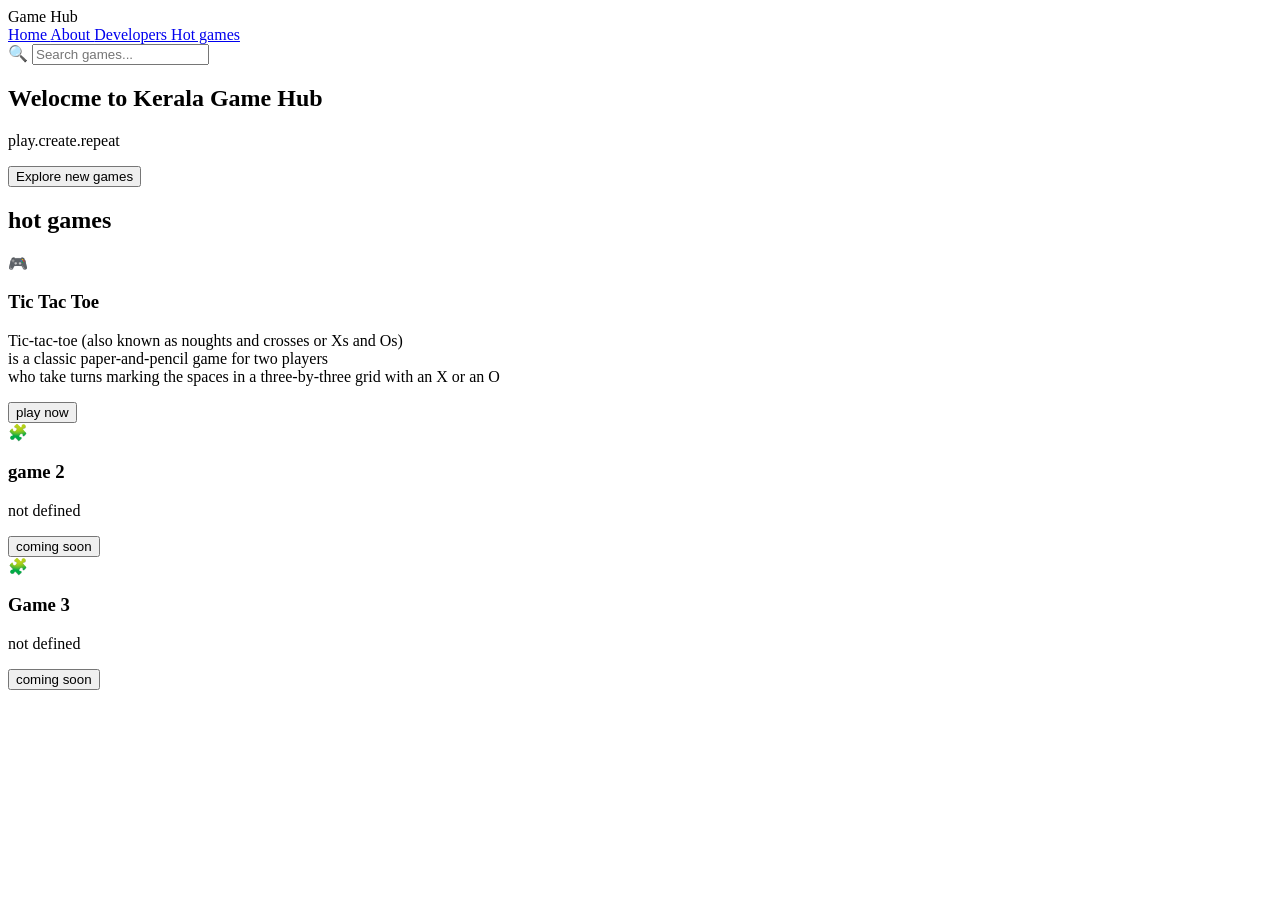
==== index.html @ 244c304c "Add files via upload" ====
<html>
<head>
    <title>Kerala Game Hub</title>
    <link rel="stylesheet" href="style.css">
</head>
<body>
    <header>
        <div class="logo">Game Hub</div>
        <nav>
            <a href="#">Home </a>
            <a href="#">About </a>
            <a href="#">Developers </a>
            <a href="#">Hot games </a>
        </nav>
        <div class="search">
            <span class="search-icon">🔍</span>
            <input type="text" placeholder="Search games...">
        </div>
    </header>
<main>
    <section class="hero">
        <h1>Welocme to Kerala Game Hub</h1>
        <p>play.create.repeat</p>
        <button>Explore new games</button>
    </section>
    <section class="games">
        <h2>hot games </h2>
        <div class="game-container">
            <div class="game-card">
            <div class="game-image">🎮</div>
        
        <h3>Tic Tac Toe</h3>
        <p>Tic-tac-toe (also known as noughts and crosses  or Xs and Os) <br> is a classic paper-and-pencil game for two players <br>who take turns marking the spaces in a three-by-three grid with an X or an O</p>
        <button>play now </button>
    </div>
      <div class="game-card">
            <div class="game-image">🧩</div>
        
        <h3>game 2 </h3>
        <p>not defined </p>
        <button>coming soon </button>
    </div>
      <div class="game-card">
            <div class="game-image">🧩</div>
        
        <h3>Game 3</h3>
        <p>not defined </p>
        <button>coming soon</button>
    </div>
    </div>
    </section>
</main>
<script src="script.js"></script>
</body>
</html>
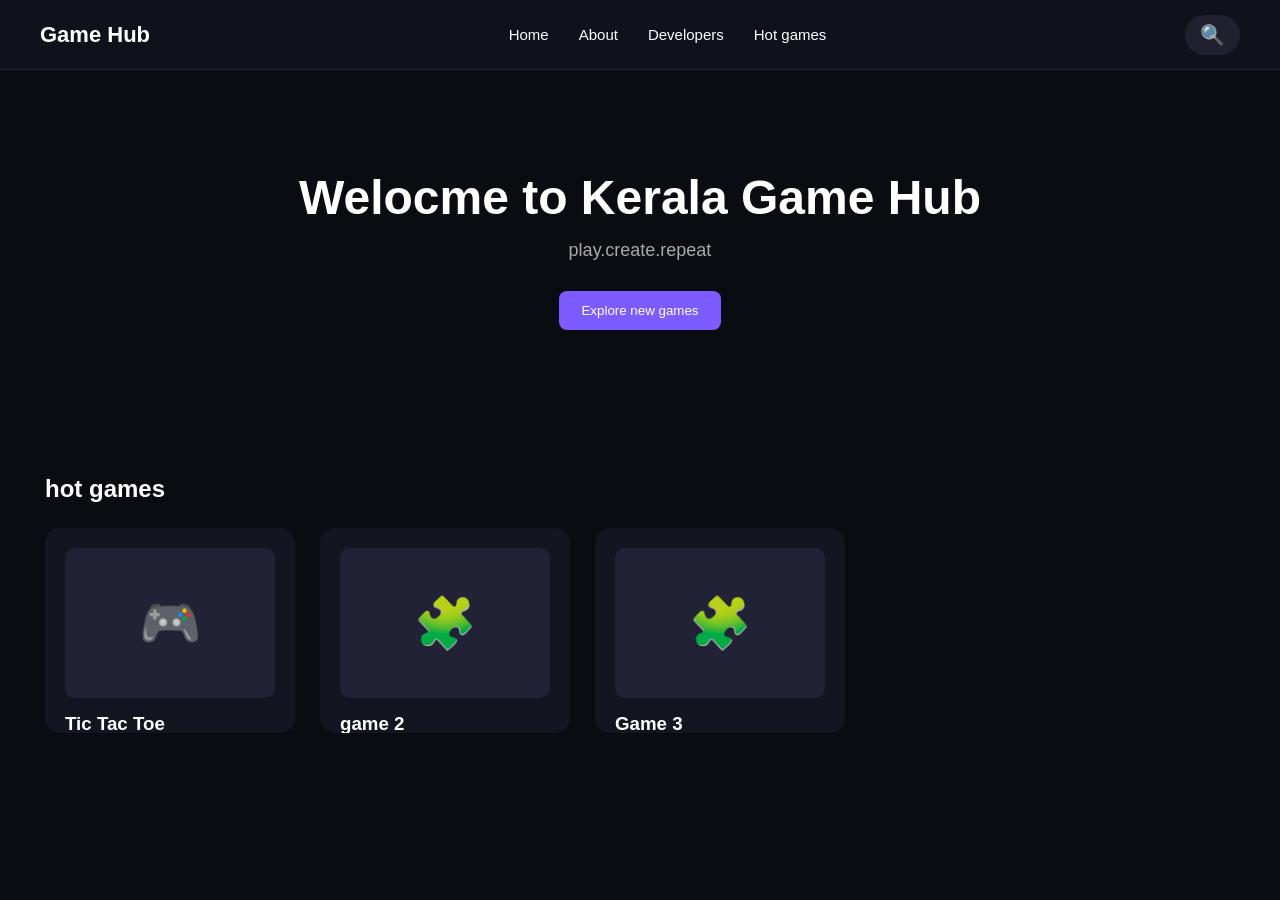
==== commit 73ed30fa: "Update game links" ====
--- a/index.html
+++ b/index.html
@@ -31,7 +31,18 @@
         
         <h3>Tic Tac Toe</h3>
         <p>Tic-tac-toe (also known as noughts and crosses  or Xs and Os) <br> is a classic paper-and-pencil game for two players <br>who take turns marking the spaces in a three-by-three grid with an X or an O</p>
-        <button>play now </button>
+        
+        <a href="./games/tic%20tac%20toe/index.html" class="play-btn">
+            <button>Play Now</button>
+        </a>
+
+
+
+
+
+
+
+
     </div>
       <div class="game-card">
             <div class="game-image">🧩</div>
--- a/style.css
+++ b/style.css
@@ -0,0 +1,156 @@
+* {
+    margin: 0;
+    padding: 0%;
+    box-sizing: border-box;
+}
+
+body {
+    font-family: Arial, Helvetica, sans-serif;
+    background: #0b0b12;
+    color: white;
+}
+
+header {
+    height: 70px;
+    display: flex;
+    align-items: center;
+    justify-content: space-between;
+    padding: 0 40px;
+    background: #11111c;
+border-bottom: 1px solid #252538;    
+}
+.logo {
+    font-size: 22px;
+    font-weight: bold;
+}
+
+nav {
+    display: flex;
+    gap: 30px;
+
+}
+nav a {
+    color: white;
+    text-decoration: none;
+    font-size: 15px;
+}
+nav a:hover {
+    color: #0699a3;
+}
+
+.search {
+    display: flex;
+    align-items: center;
+    position: relative;
+}
+.search-icon {
+    position: absolute;
+    left: 15px;
+    z-index: 2;
+    display: block;
+    color: white;
+    font-size: 20px;
+}
+.search input{
+    width: 45px;
+    height: 40px;
+    padding: 10px 15px 10px 40px;
+    border: none;
+    outline: none;
+    border-radius: 20px;
+    background: #20202f;
+    color: white;
+    transition: width 0.5s ease;
+}
+.search input::placeholder{
+    color: transparent;
+    transition: color 0.4s ease;
+}
+.search input:hover,
+.search input:focus {
+    width: 200px;
+}
+.search 
+input:hover::placeholder,
+.search input:focus::placeholder{
+    color: #999;
+}
+
+.hero {
+text-align: center;
+padding: 100px 20px;
+}
+
+.hero h1{
+    font-size: 48px;
+    margin-bottom: 15px;
+}
+
+.hero p {
+    color: #aaa;
+    font-size: 18px;
+    margin-bottom: 30px;
+}
+
+button {
+border: none;
+padding: 12px 22px;
+border-radius: 8px;
+background: #7c5cff;
+color: white;
+cursor: pointer;
+}
+button:hover{
+    background: #6748e8;
+}
+.games{
+    padding: 45px;
+}
+.games h2 {
+    margin-bottom: 25px;
+}
+.game-container {
+    display: flex;
+    gap: 25px;    
+}
+.game-card{
+    width: 250px;
+    height: 205px; ;
+    padding: 20px;
+    background: #151522;
+    border-radius: 15px;  
+    overflow: hidden; 
+
+    transition: height 0.5s ease, transform 0.5s ease;
+}
+.game-card:hover{
+    
+    height: 450px;
+    
+}
+
+.game-image {
+    height: 150px;
+    display: flex;
+    align-items: center;
+    justify-content: center;
+    background: #222236;
+    border-radius: 10px;
+    font-size: 50px;
+    margin-bottom: 15px;
+}
+.game-card h3{
+    margin-bottom: 8px;   
+}
+.game-card p{
+    color: #999;
+   margin-bottom: 15px; 
+   opacity: 0;
+  transform: translateY(-10px);
+   transition: opacity 0.5s ease, transform 0.5s ease;
+    
+}
+.game-card:hover p{
+    opacity: 1;
+    transform: translateY(0);
+}
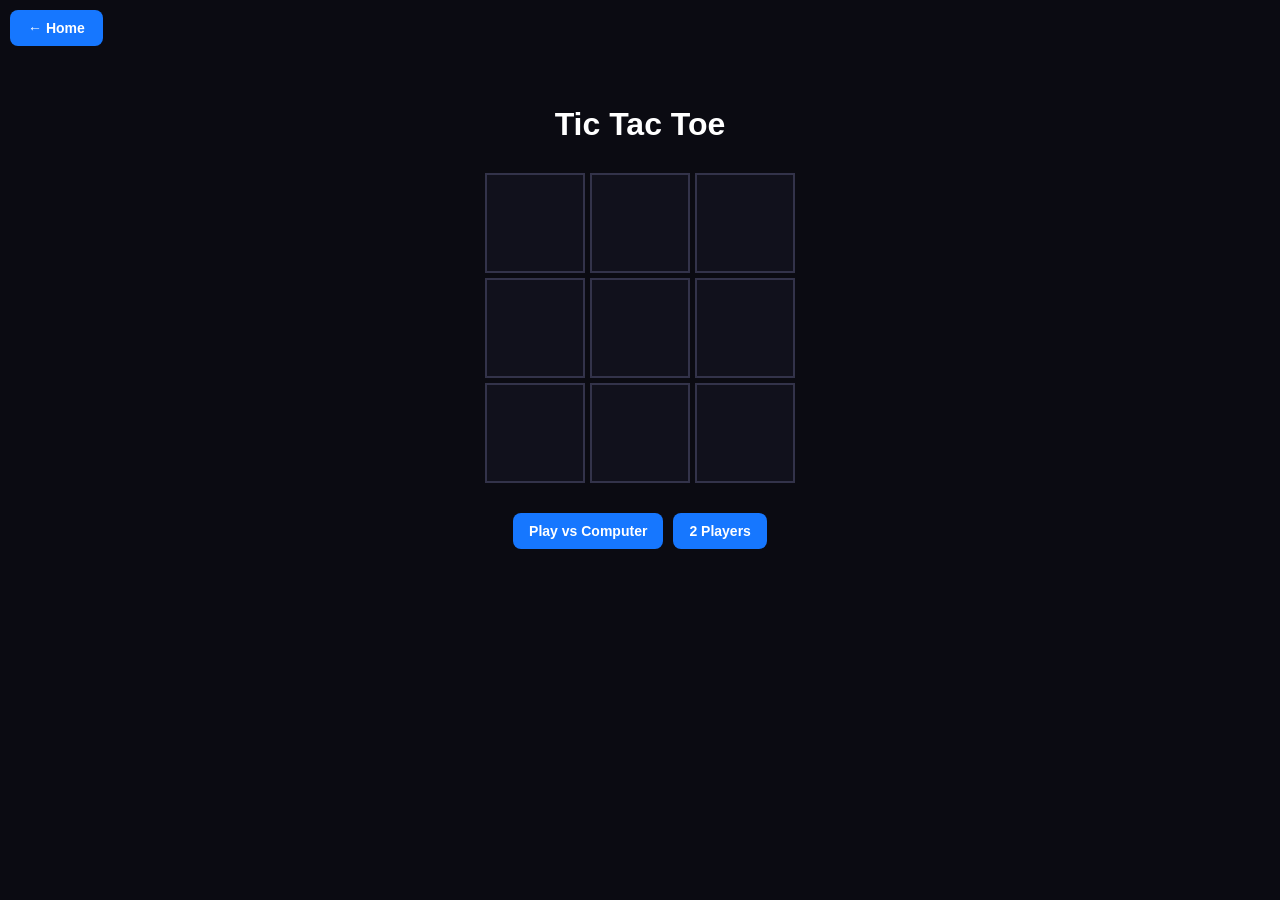
==== commit ec063304: "tic tac toee game" ====
--- a/index.html
+++ b/index.html
@@ -1,66 +1,40 @@
+<!DOCTYPE html>
 <html>
 <head>
-    <title>Kerala Game Hub</title>
+    <title>Tic Tac Toe</title>
     <link rel="stylesheet" href="style.css">
 </head>
 <body>
-    <header>
-        <div class="logo">Game Hub</div>
-        <nav>
-            <a href="#">Home </a>
-            <a href="#">About </a>
-            <a href="#">Developers </a>
-            <a href="#">Hot games </a>
-        </nav>
-        <div class="search">
-            <span class="search-icon">🔍</span>
-            <input type="text" placeholder="Search games...">
-        </div>
-    </header>
-<main>
-    <section class="hero">
-        <h1>Welocme to Kerala Game Hub</h1>
-        <p>play.create.repeat</p>
-        <button>Explore new games</button>
-    </section>
-    <section class="games">
-        <h2>hot games </h2>
-        <div class="game-container">
-            <div class="game-card">
-            <div class="game-image">🎮</div>
-        
-        <h3>Tic Tac Toe</h3>
-        <p>Tic-tac-toe (also known as noughts and crosses  or Xs and Os) <br> is a classic paper-and-pencil game for two players <br>who take turns marking the spaces in a three-by-three grid with an X or an O</p>
-        
-        <a href="./games/tic%20tac%20toe/index.html" class="play-btn">
-            <button>Play Now</button>
-        </a>
+    
+
+<a href="../../index.html" class="home-btn">← Home</a>
 
 
+<div class="game"> 
+    <h1>Tic Tac Toe</h1>
+    <div class="board">
+        <div class="cell"></div>
+        <div class="cell"></div>
+        <div class="cell"></div>
+        <div class="cell"></div>
+        <div class="cell"></div>
+        <div class="cell"></div>
+        <div class="cell"></div>
+        <div class="cell"></div>
+        <div class="cell"></div>
+    </div>
+    <div class="popup" id="popup">
+        <div class="popup-box">
+            <h2 id="popup-title">X Wins!</h2>
+            <button id="reset-btn">Play Again</button>
+        </div>
+    </div>
+   <div class="game-modes">
+    <button id="computer-mode">Play vs Computer</button>
+    <button id="two-player-mode">2 Players</button>
+</div>
 
-
-
-
-
-
-    </div>
-      <div class="game-card">
-            <div class="game-image">🧩</div>
-        
-        <h3>game 2 </h3>
-        <p>not defined </p>
-        <button>coming soon </button>
-    </div>
-      <div class="game-card">
-            <div class="game-image">🧩</div>
-        
-        <h3>Game 3</h3>
-        <p>not defined </p>
-        <button>coming soon</button>
-    </div>
-    </div>
-    </section>
-</main>
+</div>
 <script src="script.js"></script>
 </body>
 </html>
--- a/style.css
+++ b/style.css
@@ -1,156 +1,146 @@
-* {
+*{
     margin: 0;
-    padding: 0%;
+    padding: 0;
     box-sizing: border-box;
 }
-
-body {
-    font-family: Arial, Helvetica, sans-serif;
+body{
     background: #0b0b12;
     color: white;
+    font-family: Arial, Helvetica, sans-serif;
 }
 
-header {
-    height: 70px;
-    display: flex;
-    align-items: center;
-    justify-content: space-between;
-    padding: 0 40px;
-    background: #11111c;
-border-bottom: 1px solid #252538;    
+.game{
+    text-align: center;
+    padding: 50px;
 }
-.logo {
-    font-size: 22px;
-    font-weight: bold;
+.board{
+    display: grid;
+    grid-template-columns: repeat(3,100px) ;
+    grid-template-rows: repeat(3,100px);
+    gap: 5px;
+    margin: 30px auto;
+    width: max-content;
 }
 
-nav {
-    display: flex;
-    gap: 30px;
-
-}
-nav a {
-    color: white;
-    text-decoration: none;
-    font-size: 15px;
-}
-nav a:hover {
-    color: #0699a3;
-}
-
-.search {
-    display: flex;
-    align-items: center;
-    position: relative;
-}
-.search-icon {
-    position: absolute;
-    left: 15px;
-    z-index: 2;
-    display: block;
-    color: white;
-    font-size: 20px;
-}
-.search input{
-    width: 45px;
-    height: 40px;
-    padding: 10px 15px 10px 40px;
-    border: none;
-    outline: none;
-    border-radius: 20px;
-    background: #20202f;
-    color: white;
-    transition: width 0.5s ease;
-}
-.search input::placeholder{
-    color: transparent;
-    transition: color 0.4s ease;
-}
-.search input:hover,
-.search input:focus {
-    width: 200px;
-}
-.search 
-input:hover::placeholder,
-.search input:focus::placeholder{
-    color: #999;
-}
-
-.hero {
-text-align: center;
-padding: 100px 20px;
-}
-
-.hero h1{
-    font-size: 48px;
-    margin-bottom: 15px;
-}
-
-.hero p {
-    color: #aaa;
-    font-size: 18px;
-    margin-bottom: 30px;
-}
-
-button {
-border: none;
-padding: 12px 22px;
-border-radius: 8px;
-background: #7c5cff;
-color: white;
-cursor: pointer;
-}
-button:hover{
-    background: #6748e8;
-}
-.games{
-    padding: 45px;
-}
-.games h2 {
-    margin-bottom: 25px;
-}
-.game-container {
-    display: flex;
-    gap: 25px;    
-}
-.game-card{
-    width: 250px;
-    height: 205px; ;
-    padding: 20px;
-    background: #151522;
-    border-radius: 15px;  
-    overflow: hidden; 
-
-    transition: height 0.5s ease, transform 0.5s ease;
-}
-.game-card:hover{
-    
-    height: 450px;
-    
-}
-
-.game-image {
-    height: 150px;
+.cell{
+    width: 100px;
+    height: 100px;
+    background: #11111c;
+    border: 2px solid #33334a;
     display: flex;
     align-items: center;
     justify-content: center;
-    background: #222236;
-    border-radius: 10px;
-    font-size: 50px;
-    margin-bottom: 15px;
+    font-size: 40px;
+
+    cursor: pointer;
 }
-.game-card h3{
-    margin-bottom: 8px;   
+
+   .popup {
+    position: fixed;
+    top: 0;
+    left: 0;
+    width: 100%;
+    height: 100%;
+    background: rgba(0, 0, 0, 0.7);
+    display: none;
+    align-items: center;
+    justify-content: center;
 }
-.game-card p{
-    color: #999;
-   margin-bottom: 15px; 
-   opacity: 0;
-  transform: translateY(-10px);
-   transition: opacity 0.5s ease, transform 0.5s ease;
-    
+.popup.show {
+    display: flex;
 }
-.game-card:hover p{
-    opacity: 1;
-    transform: translateY(0);
+.popup-box {
+    background: #11111c;
+    border: 2px solid #33334a;
+    padding: 22px;
+    border-radius: 12px;
+    text-align: center;
+    width: 220px;
 }
+
+.popup-box h2 {
+    font-size: 22px;
+    margin-bottom: 18px;
+}
+
+#reset-btn {
+    padding: 9px 18px;
+    border: none;
+    border-radius: 7px;
+    background: white;
+    color: #0b0b12;
+    font-size: 14px;
+    font-weight: bold;
+    cursor: pointer;
+}
+
+.cell {
+    transition: transform 0.2s ease, background 0.2s ease, border-color 0.2s ease;
+}
+
+.cell:hover {
+    transform: scale(1.05);
+    background: #181827;
+    border-color: #66668a;
+}
+.popup-box {
+    animation: popupIn 0.3s ease;
+}
+
+@keyframes popupIn {
+    from {
+        transform: scale(0.7);
+        opacity: 0;
+    }
+
+    to {
+        transform: scale(1);
+        opacity: 1;
+    }
+}
+
+.game-modes {
+    display: flex;
+    justify-content: center;
+    gap: 10px;
+    margin-bottom: 20px;
+}
+
+.game-modes button {
+    background: #1677ff;
+    color: white;
+    border: none;
+    padding: 10px 16px;
+    border-radius: 8px;
+    font-size: 14px;
+    font-weight: 600;
+    cursor: pointer;
+    transition: background 0.25s ease, transform 0.25s ease;
+}
+
+.game-modes button:hover {
+    background: #005ce6;
+    transform: translateY(-2px);
+}
+
+.game-modes button:active {
+    transform: scale(0.97);
+}
+
+.home-btn {
+    display: inline-block;
+    background: #1677ff;
+    color: white;
+    text-decoration: none;
+    padding: 10px 18px;
+    border-radius: 8px;
+    font-weight: 600;
+    font-size: 14px;
+    margin: 10px;
+    transition: background 0.25s ease, transform 0.25s ease;
+}
+
+.home-btn:hover {
+    background: #005ce6;
+    transform: translateY(-2px);
+}
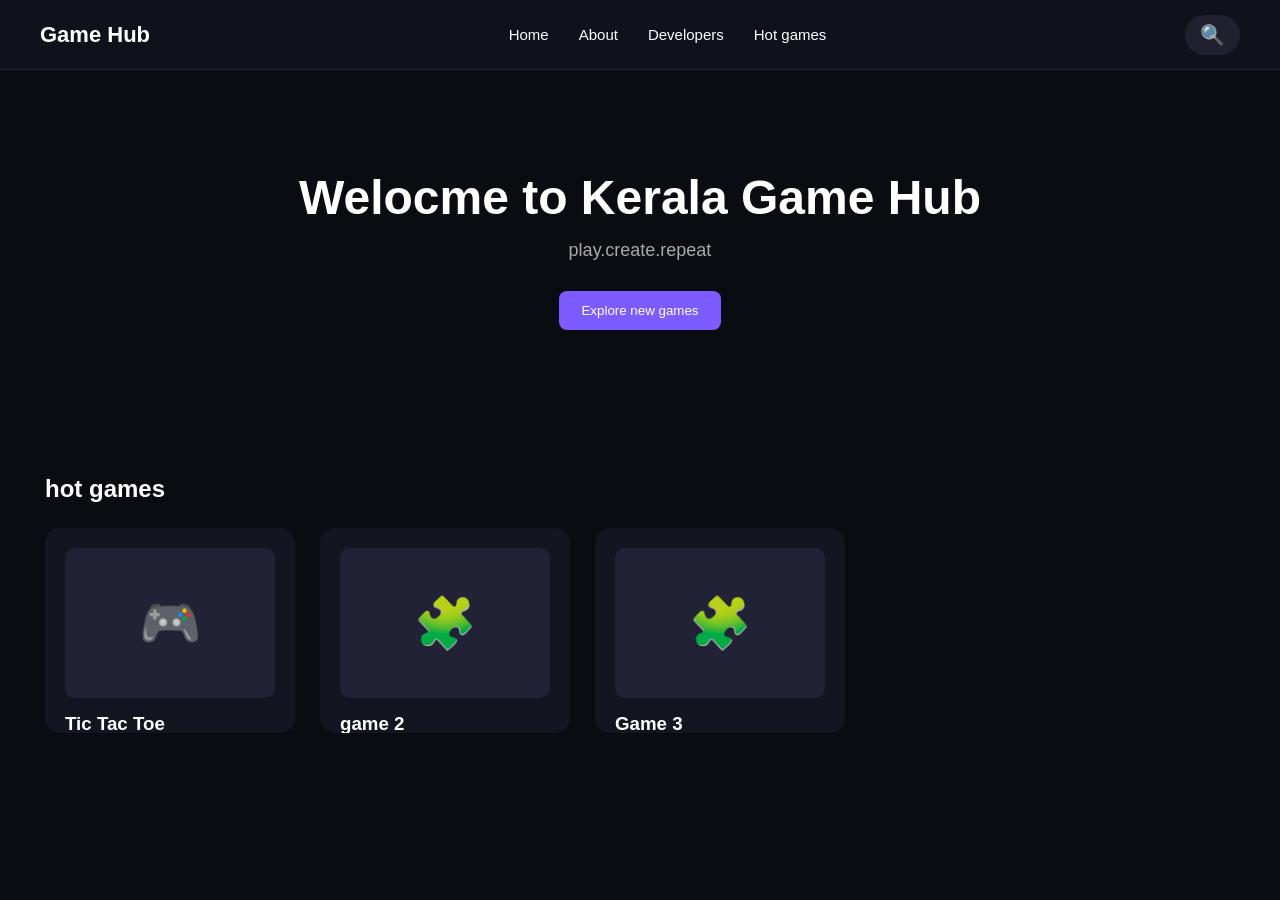
==== commit b0e4e5b3: "Add files via upload" ====
--- a/index.html
+++ b/index.html
@@ -1,40 +1,66 @@
-<!DOCTYPE html>
 <html>
 <head>
-    <title>Tic Tac Toe</title>
+    <title>Kerala Game Hub</title>
     <link rel="stylesheet" href="style.css">
 </head>
 <body>
-    
-
-<a href="../../index.html" class="home-btn">← Home</a>
+    <header>
+        <div class="logo">Game Hub</div>
+        <nav>
+            <a href="#">Home </a>
+            <a href="#">About </a>
+            <a href="#">Developers </a>
+            <a href="#">Hot games </a>
+        </nav>
+        <div class="search">
+            <span class="search-icon">🔍</span>
+            <input type="text" placeholder="Search games...">
+        </div>
+    </header>
+<main>
+    <section class="hero">
+        <h1>Welocme to Kerala Game Hub</h1>
+        <p>play.create.repeat</p>
+        <button>Explore new games</button>
+    </section>
+    <section class="games">
+        <h2>hot games </h2>
+        <div class="game-container">
+            <div class="game-card">
+            <div class="game-image">🎮</div>
+        
+        <h3>Tic Tac Toe</h3>
+        <p>Tic-tac-toe (also known as noughts and crosses  or Xs and Os) <br> is a classic paper-and-pencil game for two players <br>who take turns marking the spaces in a three-by-three grid with an X or an O</p>
+        
+        <a href="./games/tic%20tac%20toe/index.html" class="play-btn">
+            <button>Play Now</button>
+        </a>
 
 
-<div class="game"> 
-    <h1>Tic Tac Toe</h1>
-    <div class="board">
-        <div class="cell"></div>
-        <div class="cell"></div>
-        <div class="cell"></div>
-        <div class="cell"></div>
-        <div class="cell"></div>
-        <div class="cell"></div>
-        <div class="cell"></div>
-        <div class="cell"></div>
-        <div class="cell"></div>
+
+
+
+
+
+
     </div>
-    <div class="popup" id="popup">
-        <div class="popup-box">
-            <h2 id="popup-title">X Wins!</h2>
-            <button id="reset-btn">Play Again</button>
-        </div>
+      <div class="game-card">
+            <div class="game-image">🧩</div>
+        
+        <h3>game 2 </h3>
+        <p>not defined </p>
+        <button>coming soon </button>
     </div>
-   <div class="game-modes">
-    <button id="computer-mode">Play vs Computer</button>
-    <button id="two-player-mode">2 Players</button>
-</div>
-
-</div>
+      <div class="game-card">
+            <div class="game-image">🧩</div>
+        
+        <h3>Game 3</h3>
+        <p>not defined </p>
+        <button>coming soon</button>
+    </div>
+    </div>
+    </section>
+</main>
 <script src="script.js"></script>
 </body>
 </html>
--- a/style.css
+++ b/style.css
@@ -1,146 +1,156 @@
-*{
+* {
     margin: 0;
-    padding: 0;
+    padding: 0%;
     box-sizing: border-box;
 }
-body{
+
+body {
+    font-family: Arial, Helvetica, sans-serif;
     background: #0b0b12;
     color: white;
-    font-family: Arial, Helvetica, sans-serif;
 }
 
-.game{
-    text-align: center;
-    padding: 50px;
+header {
+    height: 70px;
+    display: flex;
+    align-items: center;
+    justify-content: space-between;
+    padding: 0 40px;
+    background: #11111c;
+border-bottom: 1px solid #252538;    
 }
-.board{
-    display: grid;
-    grid-template-columns: repeat(3,100px) ;
-    grid-template-rows: repeat(3,100px);
-    gap: 5px;
-    margin: 30px auto;
-    width: max-content;
+.logo {
+    font-size: 22px;
+    font-weight: bold;
 }
 
-.cell{
-    width: 100px;
-    height: 100px;
-    background: #11111c;
-    border: 2px solid #33334a;
+nav {
+    display: flex;
+    gap: 30px;
+
+}
+nav a {
+    color: white;
+    text-decoration: none;
+    font-size: 15px;
+}
+nav a:hover {
+    color: #0699a3;
+}
+
+.search {
+    display: flex;
+    align-items: center;
+    position: relative;
+}
+.search-icon {
+    position: absolute;
+    left: 15px;
+    z-index: 2;
+    display: block;
+    color: white;
+    font-size: 20px;
+}
+.search input{
+    width: 45px;
+    height: 40px;
+    padding: 10px 15px 10px 40px;
+    border: none;
+    outline: none;
+    border-radius: 20px;
+    background: #20202f;
+    color: white;
+    transition: width 0.5s ease;
+}
+.search input::placeholder{
+    color: transparent;
+    transition: color 0.4s ease;
+}
+.search input:hover,
+.search input:focus {
+    width: 200px;
+}
+.search 
+input:hover::placeholder,
+.search input:focus::placeholder{
+    color: #999;
+}
+
+.hero {
+text-align: center;
+padding: 100px 20px;
+}
+
+.hero h1{
+    font-size: 48px;
+    margin-bottom: 15px;
+}
+
+.hero p {
+    color: #aaa;
+    font-size: 18px;
+    margin-bottom: 30px;
+}
+
+button {
+border: none;
+padding: 12px 22px;
+border-radius: 8px;
+background: #7c5cff;
+color: white;
+cursor: pointer;
+}
+button:hover{
+    background: #6748e8;
+}
+.games{
+    padding: 45px;
+}
+.games h2 {
+    margin-bottom: 25px;
+}
+.game-container {
+    display: flex;
+    gap: 25px;    
+}
+.game-card{
+    width: 250px;
+    height: 205px; ;
+    padding: 20px;
+    background: #151522;
+    border-radius: 15px;  
+    overflow: hidden; 
+
+    transition: height 0.5s ease, transform 0.5s ease;
+}
+.game-card:hover{
+    
+    height: 450px;
+    
+}
+
+.game-image {
+    height: 150px;
     display: flex;
     align-items: center;
     justify-content: center;
-    font-size: 40px;
-
-    cursor: pointer;
+    background: #222236;
+    border-radius: 10px;
+    font-size: 50px;
+    margin-bottom: 15px;
 }
-
-   .popup {
-    position: fixed;
-    top: 0;
-    left: 0;
-    width: 100%;
-    height: 100%;
-    background: rgba(0, 0, 0, 0.7);
-    display: none;
-    align-items: center;
-    justify-content: center;
+.game-card h3{
+    margin-bottom: 8px;   
 }
-.popup.show {
-    display: flex;
+.game-card p{
+    color: #999;
+   margin-bottom: 15px; 
+   opacity: 0;
+  transform: translateY(-10px);
+   transition: opacity 0.5s ease, transform 0.5s ease;
+    
 }
-.popup-box {
-    background: #11111c;
-    border: 2px solid #33334a;
-    padding: 22px;
-    border-radius: 12px;
-    text-align: center;
-    width: 220px;
+.game-card:hover p{
+    opacity: 1;
+    transform: translateY(0);
 }
-
-.popup-box h2 {
-    font-size: 22px;
-    margin-bottom: 18px;
-}
-
-#reset-btn {
-    padding: 9px 18px;
-    border: none;
-    border-radius: 7px;
-    background: white;
-    color: #0b0b12;
-    font-size: 14px;
-    font-weight: bold;
-    cursor: pointer;
-}
-
-.cell {
-    transition: transform 0.2s ease, background 0.2s ease, border-color 0.2s ease;
-}
-
-.cell:hover {
-    transform: scale(1.05);
-    background: #181827;
-    border-color: #66668a;
-}
-.popup-box {
-    animation: popupIn 0.3s ease;
-}
-
-@keyframes popupIn {
-    from {
-        transform: scale(0.7);
-        opacity: 0;
-    }
-
-    to {
-        transform: scale(1);
-        opacity: 1;
-    }
-}
-
-.game-modes {
-    display: flex;
-    justify-content: center;
-    gap: 10px;
-    margin-bottom: 20px;
-}
-
-.game-modes button {
-    background: #1677ff;
-    color: white;
-    border: none;
-    padding: 10px 16px;
-    border-radius: 8px;
-    font-size: 14px;
-    font-weight: 600;
-    cursor: pointer;
-    transition: background 0.25s ease, transform 0.25s ease;
-}
-
-.game-modes button:hover {
-    background: #005ce6;
-    transform: translateY(-2px);
-}
-
-.game-modes button:active {
-    transform: scale(0.97);
-}
-
-.home-btn {
-    display: inline-block;
-    background: #1677ff;
-    color: white;
-    text-decoration: none;
-    padding: 10px 18px;
-    border-radius: 8px;
-    font-weight: 600;
-    font-size: 14px;
-    margin: 10px;
-    transition: background 0.25s ease, transform 0.25s ease;
-}
-
-.home-btn:hover {
-    background: #005ce6;
-    transform: translateY(-2px);
-}
